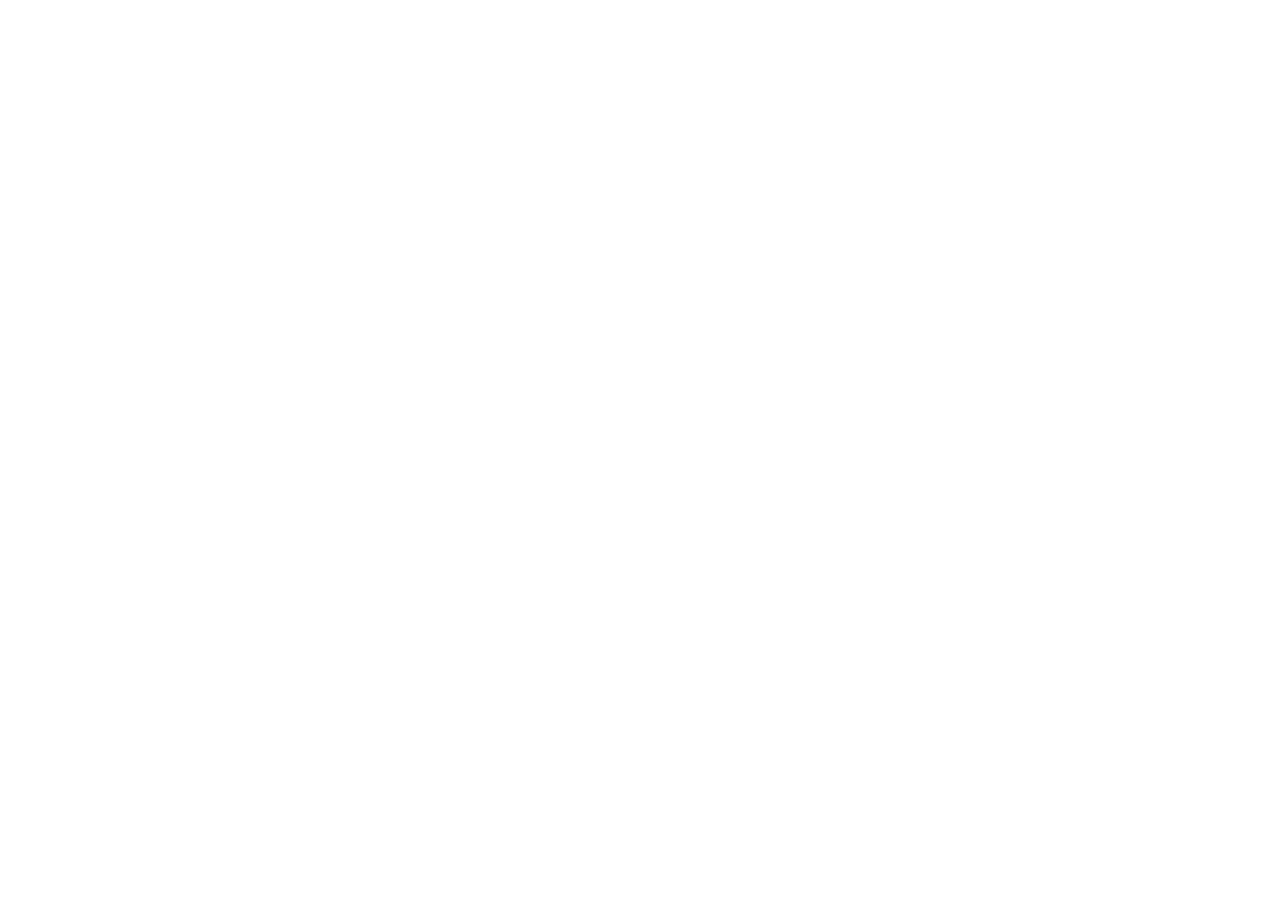
==== index.html @ 31fd33b7 "Initial commit" ====
<!DOCTYPE html>
<html lang="en">
	<head>
		<meta charset="UTF-8" />
		<meta http-equiv="X-UA-Compatible" content="IE=edge" />
		<meta name="viewport" content="width=device-width, initial-scale=1.0" />
		<title>Document</title>
		<link rel="stylesheet" href="./css/style.css" />
	</head>
	<body></body>
</html>
---- css/style.css ----
/*! normalize.css v8.0.1 | MIT License | github.com/necolas/normalize.css */
/* Document
   ========================================================================== */
/**
 * 1. Correct the line height in all browsers.
 * 2. Prevent adjustments of font size after orientation changes in iOS.
 */
html {
  line-height: 1.15; /* 1 */
  -webkit-text-size-adjust: 100%; /* 2 */
}

/* Sections
     ========================================================================== */
/**
   * Remove the margin in all browsers.
   */
body {
  margin: 0;
}

/**
   * Render the `main` element consistently in IE.
   */
main {
  display: block;
}

/**
   * Correct the font size and margin on `h1` elements within `section` and
   * `article` contexts in Chrome, Firefox, and Safari.
   */
h1 {
  font-size: 2em;
  margin: 0.67em 0;
}

/* Grouping content
     ========================================================================== */
/**
   * 1. Add the correct box sizing in Firefox.
   * 2. Show the overflow in Edge and IE.
   */
hr {
  box-sizing: content-box; /* 1 */
  height: 0; /* 1 */
  overflow: visible; /* 2 */
}

/**
   * 1. Correct the inheritance and scaling of font size in all browsers.
   * 2. Correct the odd `em` font sizing in all browsers.
   */
pre {
  font-family: monospace, monospace; /* 1 */
  font-size: 1em; /* 2 */
}

/* Text-level semantics
     ========================================================================== */
/**
   * Remove the gray background on active links in IE 10.
   */
a {
  background-color: transparent;
}

/**
   * 1. Remove the bottom border in Chrome 57-
   * 2. Add the correct text decoration in Chrome, Edge, IE, Opera, and Safari.
   */
abbr[title] {
  border-bottom: none; /* 1 */
  text-decoration: underline; /* 2 */
  -webkit-text-decoration: underline dotted;
          text-decoration: underline dotted; /* 2 */
}

/**
   * Add the correct font weight in Chrome, Edge, and Safari.
   */
b,
strong {
  font-weight: bolder;
}

/**
   * 1. Correct the inheritance and scaling of font size in all browsers.
   * 2. Correct the odd `em` font sizing in all browsers.
   */
code,
kbd,
samp {
  font-family: monospace, monospace; /* 1 */
  font-size: 1em; /* 2 */
}

/**
   * Add the correct font size in all browsers.
   */
small {
  font-size: 80%;
}

/**
   * Prevent `sub` and `sup` elements from affecting the line height in
   * all browsers.
   */
sub,
sup {
  font-size: 75%;
  line-height: 0;
  position: relative;
  vertical-align: baseline;
}

sub {
  bottom: -0.25em;
}

sup {
  top: -0.5em;
}

/* Embedded content
     ========================================================================== */
/**
   * Remove the border on images inside links in IE 10.
   */
img {
  border-style: none;
}

/* Forms
     ========================================================================== */
/**
   * 1. Change the font styles in all browsers.
   * 2. Remove the margin in Firefox and Safari.
   */
button,
input,
optgroup,
select,
textarea {
  font-family: inherit; /* 1 */
  font-size: 100%; /* 1 */
  line-height: 1.15; /* 1 */
  margin: 0; /* 2 */
}

/**
   * Show the overflow in IE.
   * 1. Show the overflow in Edge.
   */
button,
input {
  /* 1 */
  overflow: visible;
}

/**
   * Remove the inheritance of text transform in Edge, Firefox, and IE.
   * 1. Remove the inheritance of text transform in Firefox.
   */
button,
select {
  /* 1 */
  text-transform: none;
}

/**
   * Correct the inability to style clickable types in iOS and Safari.
   */
button,
[type=button],
[type=reset],
[type=submit] {
  -webkit-appearance: button;
}

/**
   * Remove the inner border and padding in Firefox.
   */
button::-moz-focus-inner,
[type=button]::-moz-focus-inner,
[type=reset]::-moz-focus-inner,
[type=submit]::-moz-focus-inner {
  border-style: none;
  padding: 0;
}

/**
   * Restore the focus styles unset by the previous rule.
   */
button:-moz-focusring,
[type=button]:-moz-focusring,
[type=reset]:-moz-focusring,
[type=submit]:-moz-focusring {
  outline: 1px dotted ButtonText;
}

/**
   * Correct the padding in Firefox.
   */
fieldset {
  padding: 0.35em 0.75em 0.625em;
}

/**
   * 1. Correct the text wrapping in Edge and IE.
   * 2. Correct the color inheritance from `fieldset` elements in IE.
   * 3. Remove the padding so developers are not caught out when they zero out
   *    `fieldset` elements in all browsers.
   */
legend {
  box-sizing: border-box; /* 1 */
  color: inherit; /* 2 */
  display: table; /* 1 */
  max-width: 100%; /* 1 */
  padding: 0; /* 3 */
  white-space: normal; /* 1 */
}

/**
   * Add the correct vertical alignment in Chrome, Firefox, and Opera.
   */
progress {
  vertical-align: baseline;
}

/**
   * Remove the default vertical scrollbar in IE 10+.
   */
textarea {
  overflow: auto;
}

/**
   * 1. Add the correct box sizing in IE 10.
   * 2. Remove the padding in IE 10.
   */
[type=checkbox],
[type=radio] {
  box-sizing: border-box; /* 1 */
  padding: 0; /* 2 */
}

/**
   * Correct the cursor style of increment and decrement buttons in Chrome.
   */
[type=number]::-webkit-inner-spin-button,
[type=number]::-webkit-outer-spin-button {
  height: auto;
}

/**
   * 1. Correct the odd appearance in Chrome and Safari.
   * 2. Correct the outline style in Safari.
   */
[type=search] {
  -webkit-appearance: textfield; /* 1 */
  outline-offset: -2px; /* 2 */
}

/**
   * Remove the inner padding in Chrome and Safari on macOS.
   */
[type=search]::-webkit-search-decoration {
  -webkit-appearance: none;
}

/**
   * 1. Correct the inability to style clickable types in iOS and Safari.
   * 2. Change font properties to `inherit` in Safari.
   */
::-webkit-file-upload-button {
  -webkit-appearance: button; /* 1 */
  font: inherit; /* 2 */
}

/* Interactive
     ========================================================================== */
/*
   * Add the correct display in Edge, IE 10+, and Firefox.
   */
details {
  display: block;
}

/*
   * Add the correct display in all browsers.
   */
summary {
  display: list-item;
}

/* Misc
     ========================================================================== */
/**
   * Add the correct display in IE 10+.
   */
template {
  display: none;
}

/**
   * Add the correct display in IE 10.
   */
[hidden] {
  display: none;
}

@font-face {
  font-family: " ";
  src: url("../fonts/ .woff2") format("woff2"), url("../fonts/ .woff") format("woff");
  font-weight: bold;
  font-style: normal;
  font-display: swap;
}
@font-face {
  font-family: " ";
  src: url("../fonts/ .woff2") format("woff2"), url("../fonts/ .woff") format("woff");
  font-weight: normal;
  font-style: normal;
  font-display: swap;
}
@font-face {
  font-family: " ";
  src: url("../fonts/ .woff2") format("woff2"), url("../fonts/ .woff") format("woff");
  font-weight: 300;
  font-style: normal;
  font-display: swap;
}
*,
*::before,
*::after {
  box-sizing: border-box;
  margin: 0;
  padding: 0;
}

img {
  vertical-align: middle;
  -o-object-fit: cover;
     object-fit: cover;
}

body {
  font-family: sans-serif;
  overflow-x: hidden;
  scroll-behavior: smooth;
}

.visually-hidden {
  /* Contain text within 1px box */
  height: 1px;
  overflow: hidden;
  width: 1px;
  /* Keep the layout */
  position: absolute;
  /* Remove any visible trace (e.g. background color) */
  clip: rect(1px 1px 1px 1px); /* IE6, IE7 */
  clip: rect(1px, 1px, 1px, 1px);
  -webkit-clip-path: inset(50%);
          clip-path: inset(50%); /* browsers in the future */
  /* Prevent the screen reader to skip spaces between words */
  white-space: nowrap;
}

.container {
  width: 100%;
  max-width: 1240px;
  padding-left: 20px;
  padding-right: 20px;
  margin: 0 auto;
}/*# sourceMappingURL=style.css.map */
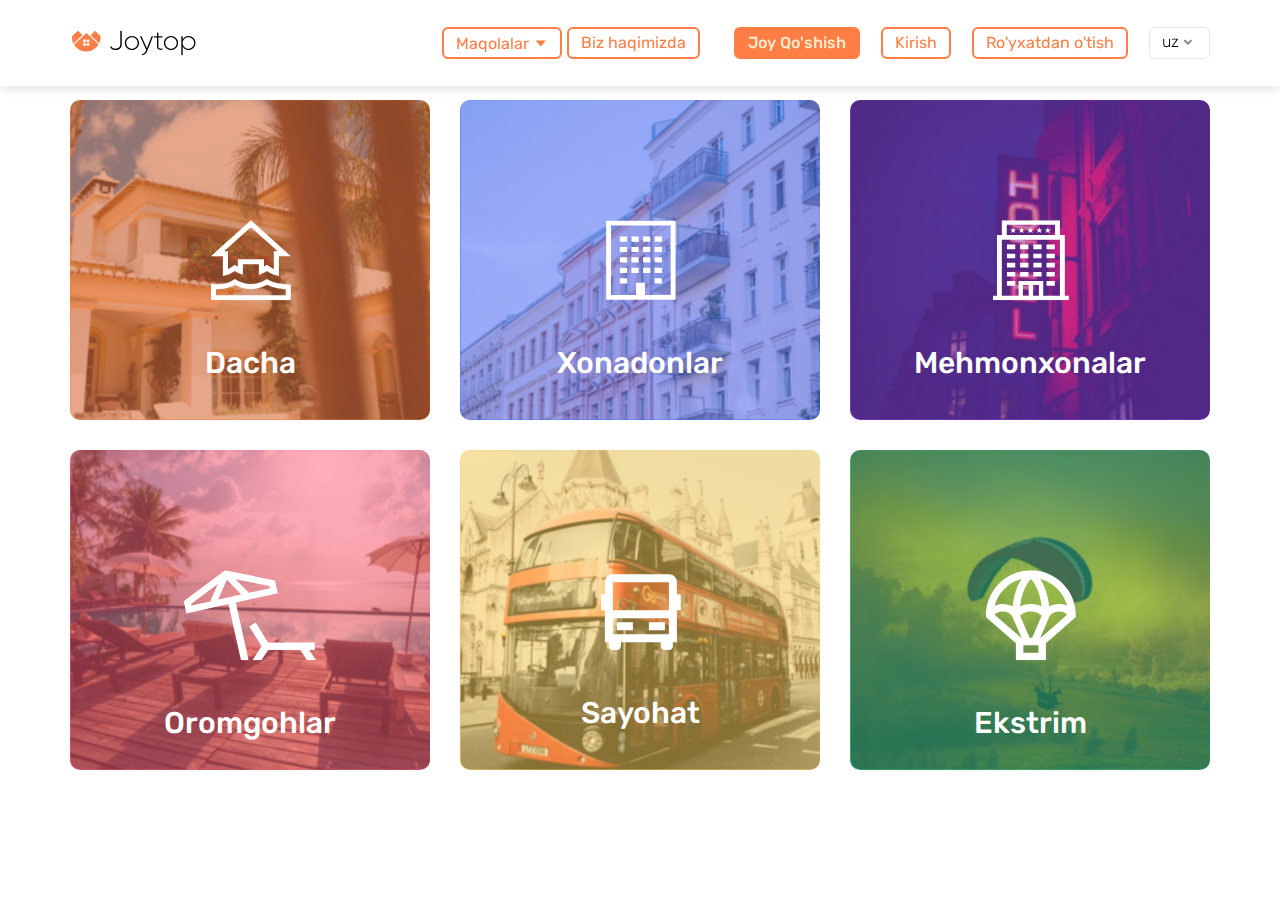
==== commit bd5581a3: "some changes" ====
--- a/index.html
+++ b/index.html
@@ -4,8 +4,129 @@
 		<meta charset="UTF-8" />
 		<meta http-equiv="X-UA-Compatible" content="IE=edge" />
 		<meta name="viewport" content="width=device-width, initial-scale=1.0" />
-		<title>Document</title>
+		<title>Asosiy</title>
 		<link rel="stylesheet" href="./css/style.css" />
 	</head>
-	<body></body>
+	<body>
+		<header class="site-header">
+		<div class="container">
+		<div class="site-header__inner">
+		<a href="./index.html" class="site-header__inner-link">
+		<img src="./images/logo.svg" alt="bu saytni logotipi" class="link__logo">
+		</a>
+		<div class="left">
+			<ul class="site-header__inner__list">
+				<li class="list__item">
+				<a href="#" class="item__link">
+				Maqolalar <img src="./images/down2.svg" alt="orange down icon" class="link-down">
+				</a>
+				<ul class="maqolalar">
+					<li class="maqola">
+					<a href="./maqola.html" class="item-link__maqola">
+						Chorvoqdagi dachalar
+					</a>
+					</li>
+					<li class="maqola">
+					<a href="./toshkent.html" class="item-link__maqola">
+					Toshkentdagi mehmonxonalar
+					</a>
+					</li>
+					<li class="maqola">
+					<a href="./uzbek.html" class="item-link__maqola">
+						O‘zbekistonning dam olish maskanlari
+					</a>
+					</li>
+					</ul>
+				</li>
+				<li class="list__item">
+				<a href="#" class="item__link">
+				Biz haqimizda
+				</a>
+				</li>
+				</ul>
+				<ul class="site-header__inner__list-two">
+				<li class="list-item__two joytop">
+				<a href="#" class="item-link__two joytop2">
+				Joy Qo'shish
+				</a>
+				</li>
+				<li class="list-item__two">
+				<a href="#" class="item-link__two">
+				Kirish
+				</a>
+				</li>
+				<li class="list-item__two">
+				<a href="#" class="item-link__two">
+				Ro'yxatdan o'tish
+				</a>
+				</li>
+				<li class="list-item__two-uz">
+				<a href="#" class="item-link__two-uz">
+				uz <img src="./images/down.svg" alt="this down icon" class="link-down__two">
+				</a>
+				<ul class="uzru">
+				<li class="uz">
+				<a href="#" class="item-link__two-uz">
+				uz
+				</a>
+				</li>
+				<li class="uz">
+				<a href="#" class="item-link__two-uz">
+				ru
+				</a>
+				</li>
+				<li class="uz">
+				<a href="#" class="item-link__two-uz">
+				en
+				</a>
+				</li>
+				</ul>
+				</li>
+				</ul>
+		</div>
+		</div>
+		</div>
+		</header>
+		<main>
+		<section class="locations">
+		<div class="container">
+		<div class="locations__inner">
+		<ul class="locations__list">
+			<li class="locations__list-item dacha">
+				<div class="list-item__box"><a href="#" class="link">
+					<img src="./images/dacha.svg" alt="" class="list-item__box-img"><h4 class="list-item__box-title">Dacha</h4>
+				</a></div>
+			</li>
+			<li class="locations__list-item home">
+				<div class="list-item__box"><a href="#" class="link">
+					<img src="./images/domik.svg" alt="" class="list-item__box-img"><h4 class="list-item__box-title">Xonadonlar</h4>
+				</a></div>
+			</li>
+			<li class="locations__list-item hotel">
+				<div class="list-item__box"><a href="./hotels.html" class="link">
+					<img src="./images/hotel.svg" alt="" class="list-item__box-img"><h4 class="list-item__box-title">Mehmonxonalar</h4>
+				</a></div>
+			</li>
+			<li class="locations__list-item oromgoh">
+				<div class="list-item__box"><a href="#" class="link">
+					<img src="./images/oromgoh.svg" alt="" class="list-item__box-img"><h4 class="list-item__box-title">Oromgohlar</h4>
+				</a></div>
+			</li>
+			<li class="locations__list-item tour">
+				<div class="list-item__box"><a href="#" class="link">
+					<img src="./images/tour.svg" alt="" class="list-item__box-img"><h4 class="list-item__box-title">Sayohat</h4>
+				</a></div>
+			</li>
+			<li class="locations__list-item extreme">
+				<div class="list-item__box"><a href="#" class="link">
+					<img src="./images/extreme.svg" alt="" class="list-item__box-img"><h4 class="list-item__box-title">Ekstrim</h4>
+				</a></div>
+			</li>
+		</ul>
+		</div>
+		</div>
+		</section>
+		</main>
+	</body>
+	<script src="./main.js"></script>
 </html>
--- a/css/style.css
+++ b/css/style.css
@@ -311,24 +311,101 @@
 }
 
 @font-face {
-  font-family: " ";
-  src: url("../fonts/ .woff2") format("woff2"), url("../fonts/ .woff") format("woff");
+  font-family: "Rubik";
+  src: url("../fonts/Rubik-BlackItalic.woff2") format("woff2"), url("../fonts/Rubik-BlackItalic.woff") format("woff");
+  font-weight: 900;
+  font-style: italic;
+  font-display: swap;
+}
+@font-face {
+  font-family: "Rubik";
+  src: url("../fonts/Rubik-Bold.woff2") format("woff2"), url("../fonts/Rubik-Bold.woff") format("woff");
   font-weight: bold;
   font-style: normal;
   font-display: swap;
 }
 @font-face {
-  font-family: " ";
-  src: url("../fonts/ .woff2") format("woff2"), url("../fonts/ .woff") format("woff");
+  font-family: "Rubik";
+  src: url("../fonts/Rubik-Black.woff2") format("woff2"), url("../fonts/Rubik-Black.woff") format("woff");
+  font-weight: 900;
+  font-style: normal;
+  font-display: swap;
+}
+@font-face {
+  font-family: "Rubik";
+  src: url("../fonts/Rubik-ExtraBold.woff2") format("woff2"), url("../fonts/Rubik-ExtraBold.woff") format("woff");
+  font-weight: bold;
+  font-style: normal;
+  font-display: swap;
+}
+@font-face {
+  font-family: "Rubik";
+  src: url("../fonts/Rubik-LightItalic.woff2") format("woff2"), url("../fonts/Rubik-LightItalic.woff") format("woff");
+  font-weight: 300;
+  font-style: italic;
+  font-display: swap;
+}
+@font-face {
+  font-family: "Rubik";
+  src: url("../fonts/Rubik-Italic.woff2") format("woff2"), url("../fonts/Rubik-Italic.woff") format("woff");
+  font-weight: normal;
+  font-style: italic;
+  font-display: swap;
+}
+@font-face {
+  font-family: "Rubik";
+  src: url("../fonts/Rubik-ExtraBoldItalic.woff2") format("woff2"), url("../fonts/Rubik-ExtraBoldItalic.woff") format("woff");
+  font-weight: bold;
+  font-style: italic;
+  font-display: swap;
+}
+@font-face {
+  font-family: "Rubik";
+  src: url("../fonts/Rubik-MediumItalic.woff2") format("woff2"), url("../fonts/Rubik-MediumItalic.woff") format("woff");
+  font-weight: 500;
+  font-style: italic;
+  font-display: swap;
+}
+@font-face {
+  font-family: "Rubik";
+  src: url("../fonts/Rubik-SemiBoldItalic.woff2") format("woff2"), url("../fonts/Rubik-SemiBoldItalic.woff") format("woff");
+  font-weight: 600;
+  font-style: italic;
+  font-display: swap;
+}
+@font-face {
+  font-family: "Rubik";
+  src: url("../fonts/Rubik-SemiBold.woff2") format("woff2"), url("../fonts/Rubik-SemiBold.woff") format("woff");
+  font-weight: 600;
+  font-style: normal;
+  font-display: swap;
+}
+@font-face {
+  font-family: "Rubik";
+  src: url("../fonts/Rubik-Medium.woff2") format("woff2"), url("../fonts/Rubik-Medium.woff") format("woff");
+  font-weight: 500;
+  font-style: normal;
+  font-display: swap;
+}
+@font-face {
+  font-family: "Rubik";
+  src: url("../fonts/Rubik-Light.woff2") format("woff2"), url("../fonts/Rubik-Light.woff") format("woff");
+  font-weight: 300;
+  font-style: normal;
+  font-display: swap;
+}
+@font-face {
+  font-family: "Rubik";
+  src: url("../fonts/Rubik-Regular.woff2") format("woff2"), url("../fonts/Rubik-Regular.woff") format("woff");
   font-weight: normal;
   font-style: normal;
   font-display: swap;
 }
 @font-face {
-  font-family: " ";
-  src: url("../fonts/ .woff2") format("woff2"), url("../fonts/ .woff") format("woff");
-  font-weight: 300;
-  font-style: normal;
+  font-family: "Rubik";
+  src: url("../fonts/Rubik-BoldItalic.woff2") format("woff2"), url("../fonts/Rubik-BoldItalic.woff") format("woff");
+  font-weight: bold;
+  font-style: italic;
   font-display: swap;
 }
 *,
@@ -346,7 +423,7 @@
 }
 
 body {
-  font-family: sans-serif;
+  font-family: "Rubik";
   overflow-x: hidden;
   scroll-behavior: smooth;
 }
@@ -369,8 +446,589 @@
 
 .container {
   width: 100%;
-  max-width: 1240px;
+  max-width: 1180px;
   padding-left: 20px;
   padding-right: 20px;
   margin: 0 auto;
+}
+
+.site-header {
+  box-shadow: 0 4px 10px -2px rgb(222, 222, 222);
+  height: 86px;
+  width: 100%;
+  position: fixed;
+  background-color: #fff;
+  z-index: 1;
+}
+
+.site-header__inner {
+  display: flex;
+  align-items: center;
+  justify-content: space-between;
+  padding-top: 27px;
+  padding-bottom: 27px;
+  position: relative;
+}
+
+.site-header__inner-link {
+  text-decoration: none;
+}
+
+.link__logo {
+  text-decoration: none;
+}
+
+.left {
+  display: flex;
+  align-items: center;
+}
+
+.site-header__inner__list {
+  list-style: none;
+  display: flex;
+  align-items: center;
+  gap: 5px;
+  margin-right: 34px;
+  font-family: "Rubik";
+}
+
+.list__item {
+  border: #FF7E46 solid 2px;
+  padding: 5px 12px 6px 12px;
+  border-radius: 6px;
+  height: 32px;
+}
+
+.item__link {
+  text-decoration: none;
+  color: #FF7E46;
+}
+
+.site-header__inner__list-two {
+  list-style: none;
+  display: flex;
+  align-items: center;
+  gap: 21px;
+  font-family: "Rubik";
+}
+
+.list-item__two {
+  border: #FF7E46 solid 2px;
+  padding: 5px 12px 6px 12px;
+  border-radius: 6px;
+  height: 32px;
+}
+
+.item-link__two {
+  text-decoration: none;
+  color: #FF7E46;
+}
+
+.maqolalar {
+  list-style: none;
+  background-color: #fcfcfc;
+  padding: 5px;
+  border-radius: 6px;
+  z-index: 4;
+  position: absolute;
+  top: 60px;
+  left: 375px;
+  display: none;
+}
+
+.block {
+  display: block;
+}
+
+.item-link__maqola {
+  text-decoration: none;
+  color: #000;
+}
+
+.maqola {
+  text-decoration: none;
+  list-style: none;
+  height: 30px;
+  padding: 5px 30px 0 12px;
+  border-radius: 6px;
+}
+.maqola:hover {
+  background-color: #efefef;
+}
+
+.joytop {
+  background-color: #FF7E46;
+}
+.joytop:hover {
+  opacity: 0.6;
+}
+
+.joytop2 {
+  font-family: "Rubik";
+  font-weight: 500;
+  color: #FFEACB;
+}
+
+.list-item__two-uz {
+  border: #E5E5EA solid 1px;
+  padding: 5px 15px 6px 12px;
+  border-radius: 6px;
+  height: 32px;
+  position: relative;
+}
+.list-item__two-uz:hover {
+  border: #FF7E46 solid 1px;
+}
+
+.item-link__two-uz {
+  text-decoration: none;
+  color: #000;
+  font-weight: 200;
+}
+
+.uzru {
+  list-style: none;
+  background-color: #fcfcfc;
+  padding: 5px 0 5px 0;
+  border-radius: 6px;
+  z-index: 4;
+  position: absolute;
+  left: -2px;
+  top: 35px;
+  display: none;
+}
+
+.uz {
+  height: 30px;
+  padding: 5px 30px 0 12px;
+}
+.uz:hover {
+  background-color: #ededfb;
+}
+
+.uzbek {
+  display: block;
+  z-index: 5;
+}
+
+.locations {
+  padding-top: 100px;
+}
+
+.location-two {
+  padding-top: 100px;
+}
+
+.locations__inner {
+  margin-bottom: 40px;
+  position: relative;
+}
+
+.locations__inner::before {
+  background-image: url(../../images/chat.svg);
+  background-repeat: no-repeat;
+  background-position: center;
+  background-size: 70px;
+  width: 70px;
+  height: 70px;
+  content: "";
+  position: absolute;
+  z-index: 2;
+  bottom: 10px;
+  right: -160px;
+}
+
+.locations__list {
+  display: flex;
+  align-items: center;
+  width: 100%;
+  max-width: 1140;
+  flex-wrap: wrap;
+  gap: 30px;
+  list-style: none;
+}
+
+.location__list {
+  display: flex;
+  align-items: center;
+  width: 100%;
+  max-width: 1140;
+  list-style: none;
+}
+
+.locations__list-item {
+  width: 100%;
+  max-width: 360px;
+  height: 320px;
+  border-radius: 10px;
+  padding-top: 120px;
+  transition: all 0.3s ease-in-out;
+}
+
+.location__list-item {
+  width: 100%;
+  max-width: 228px;
+  height: 130px;
+  transition: all 0.1s ease-in-out;
+}
+
+.locations__list-item:hover {
+  transform: scale(1.1);
+  z-index: 2;
+  cursor: pointer;
+}
+
+.location__list-item:hover {
+  transform: scale(1.1);
+  z-index: 2;
+  cursor: pointer;
+}
+
+.dacha {
+  background-image: url(../../images/dacha.png);
+  background-color: #FF7E47;
+  background-position: center;
+  background-blend-mode: normal;
+}
+
+.home {
+  background-image: url(../../images/home.png);
+  background-color: #426BFF;
+  background-position: center;
+  background-blend-mode: normal;
+}
+
+.hotel {
+  background-image: url(../../images/hotel.png);
+  background-color: #9847FF;
+  background-position: center;
+  background-blend-mode: normal;
+}
+
+.oromgoh {
+  background-image: url(../../images/oromgoh.png);
+  background-color: #FF5977;
+  background-position: center;
+  background-blend-mode: normal;
+}
+
+.tour {
+  background-image: url(../../images/tour.png);
+  background-color: #FFD159;
+  background-position: center;
+  background-blend-mode: normal;
+}
+
+.extreme {
+  background-image: url(../../images/extreme.png);
+  background-color: #45D891;
+  background-position: center;
+  background-blend-mode: normal;
+}
+
+.dacha2 {
+  background-image: url(../../images/dacha2.png);
+  background-color: #FF7E47;
+  background-position: center;
+  background-blend-mode: normal;
+}
+
+.home2 {
+  background-image: url(../../images/home2.png);
+  background-color: #426BFF;
+  background-position: center;
+  background-blend-mode: normal;
+}
+
+.hotel2 {
+  background-image: url(../../images/hotel2.png);
+  background-color: #9847FF;
+  background-position: center;
+  background-blend-mode: normal;
+}
+
+.oromgoh2 {
+  background-image: url(../../images/oromgoh2.png);
+  background-color: #FF5977;
+  background-position: center;
+  background-blend-mode: normal;
+}
+
+.tour2 {
+  background-image: url(../../images/tour2.png);
+  background-color: #FFD159;
+  background-position: center;
+  background-blend-mode: normal;
+}
+
+.extreme2 {
+  background-image: url(../../images/extreme2.png);
+  background-color: #45D891;
+  background-position: center;
+  background-blend-mode: normal;
+}
+
+.list-item__box {
+  display: flex;
+  align-items: center;
+  flex-direction: column;
+}
+
+.list-item__box-img {
+  margin-bottom: 45px;
+}
+
+.dacha-img {
+  height: 81px;
+}
+
+.list-item2__box-img {
+  margin-bottom: 0;
+}
+
+.list-item__box-title {
+  color: #fff;
+  font-weight: 500;
+  font-size: 30px;
+  align-items: center;
+  line-height: 35px;
+}
+
+.list-item__box-title2 {
+  color: #fff;
+  font-weight: 500;
+  font-size: 26px;
+  align-items: center;
+  line-height: 35px;
+}
+
+.link {
+  text-decoration: none;
+  display: flex;
+  align-items: center;
+  flex-direction: column;
+}
+
+.maqolalar-two {
+  padding-top: 103px;
+}
+
+.maqol__link {
+  color: #575757;
+  text-decoration: none;
+  background-color: #EFEFEF;
+  padding: 6px;
+  border-radius: 4px;
+}
+
+.maqola__title-two {
+  margin-top: 35px;
+  margin-bottom: 17px;
+  color: #575757;
+  font-size: xx-large;
+  font-weight: 700;
+  line-height: 50px;
+  letter-spacing: 1px;
+}
+
+.maqola__list {
+  list-style: none;
+}
+
+.maqola__item {
+  list-style: none;
+}
+
+.maqola__item-title {
+  color: #575757;
+  font-size: x-large;
+  font-weight: 600;
+  margin-top: 25px;
+}
+
+.maqola__link {
+  color: #ff7e46;
+  font-weight: 600;
+  font-size: x-large;
+}
+
+.maqola__link2 {
+  color: #ff7e46;
+  font-weight: 400;
+  font-size: large;
+}
+
+.maqola__link3 {
+  color: #ff7e46;
+  font-weight: 600;
+  font-size: large;
+}
+
+.maqola__item-text {
+  color: #575757;
+  margin-top: 17px;
+}
+
+.maqola__item-text2 {
+  color: #575757;
+  margin-top: 15px;
+}
+
+.maqola__item-text3 {
+  color: #575757;
+  margin-top: 15px;
+}
+
+.hotels__title {
+  color: #575757;
+  font-size: 26px;
+  font-weight: 500;
+}
+
+.hotels__list {
+  list-style: none;
+  margin-top: 26px;
+}
+
+.hotels__item {
+  width: 277px;
+  height: 480px;
+  box-shadow: 0 4px 10px -2px rgb(222, 222, 222);
+  border-radius: 6px;
+  padding: 15px;
+  display: inline-block;
+  margin: 8px 0 0 8px;
+  position: relative;
+  transition: all 0.2s ease-in-out;
+  background-color: #fff;
+  cursor: pointer;
+}
+.hotels__item:hover {
+  border-bottom: #ff7e46 solid 6px;
+  box-shadow: 4px 5px 35px 2px rgb(178, 178, 178);
+  transform: scale(1.02);
+}
+
+.hotels__img {
+  width: 247px;
+  height: 160px;
+  border-radius: 6px;
+}
+
+.item__name {
+  padding-top: 18px;
+  padding-left: 87px;
+  padding-bottom: 10px;
+  text-transform: uppercase;
+  letter-spacing: 1px;
+  line-height: 28px;
+  color: #575757;
+}
+
+.item__price {
+  padding-top: 19px;
+  color: #575757;
+  padding-bottom: 10px;
+}
+
+.item__star {
+  padding-top: 5px;
+  color: #ff7e46;
+  font-weight: 700;
+  font-size: 24px;
+}
+
+.item__som {
+  font-weight: 600;
+  color: #575757;
+}
+
+.item__location {
+  color: #ff7e46;
+  width: 223px;
+  font-size: 14px;
+  font-weight: 400;
+  line-height: 20px;
+}
+
+.item__box {
+  display: flex;
+  align-items: center;
+}
+
+.item__date {
+  position: absolute;
+  color: #575757;
+  bottom: 9px;
+  right: 14px;
+}
+
+.item__link {
+  text-decoration: none;
+}
+
+.footer {
+  background-color: #ff7e46;
+  margin-top: 30px;
+}
+
+.footer__inner {
+  padding-bottom: 10px;
+  position: relative;
+}
+
+.box {
+  display: flex;
+  align-items: center;
+  flex-direction: column;
+}
+
+.box-text {
+  position: absolute;
+  color: #fff;
+  font-weight: 400;
+  display: inline-block;
+  bottom: 10px;
+}
+
+.str {
+  color: #fff;
+}
+
+.box__text {
+  color: #fff;
+  font-weight: 600;
+}
+
+.footer {
+  background-color: #ff7e46;
+  margin-top: 30px;
+}
+
+.footer__inner {
+  padding-bottom: 10px;
+  position: relative;
+}
+
+.box {
+  display: flex;
+  align-items: center;
+  flex-direction: column;
+}
+
+.box-text {
+  position: absolute;
+  color: #fff;
+  font-weight: 400;
+  display: inline-block;
+  bottom: 10px;
+}
+
+.str {
+  color: #fff;
+}
+
+.box__text {
+  color: #fff;
+  font-weight: 600;
 }/*# sourceMappingURL=style.css.map */